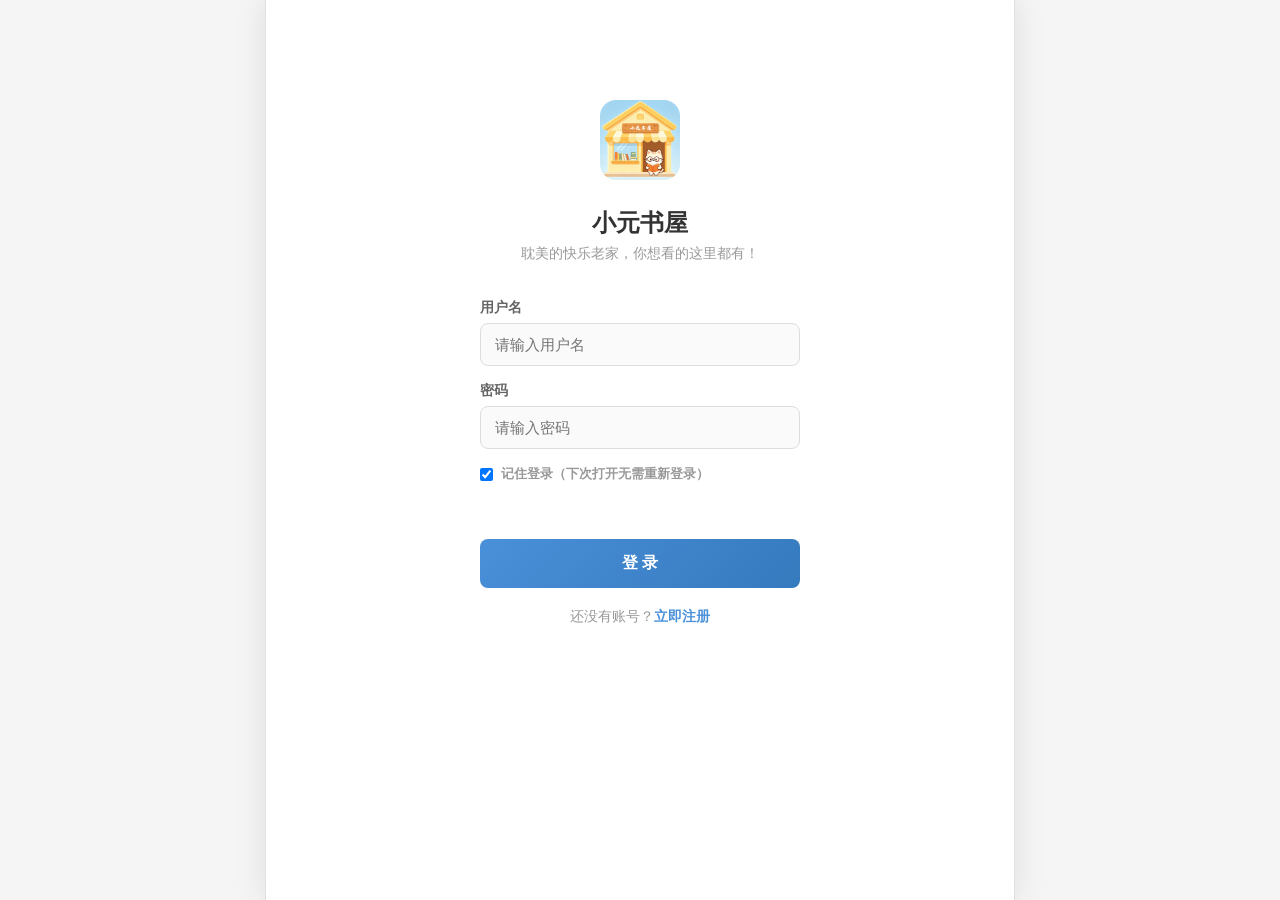
==== index.html @ ce2693f1 "Add files via upload" ====
<!DOCTYPE html>
<html lang="zh-CN">
<head>
<meta charset="UTF-8">
<meta name="viewport" content="width=device-width,initial-scale=1,maximum-scale=1,user-scalable=no">
<title>小元书屋 - 二哈和他的白猫师尊</title>
<link rel="icon" type="image/png" href="images/logo.png">
<link rel="stylesheet" href="css/style.css">
<!-- 纯本地存储，跨设备通过导入导出JSON同步 -->
</head>
<body>

<!-- ==================== 登录/注册页面 ==================== -->
<div id="view-auth" class="view active">
  <div class="auth-container">
    <div class="auth-logo"><img src="images/logo.png" alt="小元书屋" style="width:80px;height:80px;border-radius:16px;"></div>
    <h2 class="auth-app-name">小元书屋</h2>
    <p class="auth-subtitle">耽美的快乐老家，你想看的这里都有！</p>

    <!-- 登录表单 -->
    <div id="auth-login-form">
      <div class="form-group">
        <label>用户名</label>
        <input type="text" id="login-username" placeholder="请输入用户名" autocomplete="username">
      </div>
      <div class="form-group">
        <label>密码</label>
        <input type="password" id="login-password" placeholder="请输入密码" autocomplete="current-password">
      </div>
      <div class="form-group" style="display:flex;align-items:center;gap:8px;">
        <input type="checkbox" id="remember-me" checked style="width:auto;">
        <label for="remember-me" style="font-size:13px;color:#999;margin:0;">记住登录（下次打开无需重新登录）</label>
      </div>
      <div class="form-error" id="login-error"></div>
      <button class="btn-auth" id="btn-login">登 录</button>
      <p class="auth-switch">
        还没有账号？<span id="link-to-register">立即注册</span>
      </p>
    </div>

    <!-- 注册表单 -->
    <div id="auth-register-form" style="display:none">
      <div class="form-group">
        <label>用户名</label>
        <input type="text" id="reg-username" placeholder="设置用户名（至少2个字符）" autocomplete="off">
      </div>
      <div class="form-group">
        <label>密码</label>
        <input type="password" id="reg-password" placeholder="设置密码（至少4个字符）" autocomplete="new-password">
      </div>
      <div class="form-group">
        <label>确认密码</label>
        <input type="password" id="reg-password2" placeholder="再次输入密码">
      </div>
      <div class="form-error" id="reg-error"></div>
      <button class="btn-auth" id="btn-register">注 册</button>
      <p class="auth-switch">
        已有账号？<span id="link-to-login">返回登录</span>
      </p>
    </div>
  </div>
</div>

<!-- ==================== 顶部导航栏 ==================== -->
<nav id="top-nav" style="display:none">
  <div class="nav-title" id="nav-title"><img src="images/logo.png" style="width:24px;height:24px;border-radius:4px;vertical-align:middle;margin-right:6px;">小元书屋</div>
  <div class="nav-tabs" id="nav-tabs">
    <span class="nav-tab active" data-tab="bookstore">书店</span>
    <span class="nav-tab" data-tab="bookshelf">书架<span id="badge-bookshelf" class="badge" style="display:none">0</span></span>
  </div>
  <div class="nav-user" id="nav-user">
    <span id="nav-username"></span>
    <span id="nav-role" class="user-role"></span>
    <span id="btn-admin" class="admin-badge" style="display:none" title="管理面板">⚙️</span>
    <span id="btn-logout" class="logout-btn">退出</span>
  </div>
</nav>

<!-- ==================== 书店视图 ==================== -->
<div id="view-bookstore" class="view">
  <div class="search-bar">
    <input type="text" class="search-input" id="search-input" placeholder="搜索书名、作者..." autocomplete="off">
    <button class="search-btn" id="search-btn">搜索</button>
  </div>
  <div class="category-bar" id="category-bar">
    <span class="cat-tag active" data-cat="全部">全部</span>
    <span class="cat-tag" data-cat="仙侠">仙侠</span>
    <span class="cat-tag" data-cat="言情">言情</span>
    <span class="cat-tag" data-cat="玄幻">玄幻</span>
    <span class="cat-tag" data-cat="悬疑">悬疑</span>
    <span class="cat-tag" data-cat="科幻">科幻</span>
    <span class="cat-tag" data-cat="武侠">武侠</span>
  </div>
  <div class="book-list" id="book-list"></div>
  <div class="empty-state" id="bookstore-empty" style="display:none">
    <div class="empty-icon">📚</div>
    <div class="empty-text">没有找到相关书籍</div>
  </div>
</div>

<!-- ==================== 书籍详情视图 ==================== -->
<div id="view-detail" class="view">
  <div id="detail-content"></div>
</div>

<!-- ==================== 我的书架视图 ==================== -->
<div id="view-bookshelf" class="view">
  <div class="shelf-grid" id="shelf-grid"></div>
  <div class="empty-state" id="shelf-empty">
    <div class="empty-icon">📚</div>
    <div class="empty-text">还没有购买任何书籍</div>
    <button class="btn-primary" onclick="App.switchTab('bookstore')">去书店逛逛吧~</button>
  </div>
  <!-- 我的订单 -->
  <div class="section-title" id="my-orders-title" style="display:none">📋 我的订单</div>
  <div class="order-list" id="my-orders-list"></div>
</div>

<!-- ==================== 阅读器视图 ==================== -->
<div id="view-reader" class="view">
  <div id="reader-topbar" class="reader-topbar">
    <span class="reader-back" id="reader-back">← 返回</span>
    <span class="reader-title" id="reader-title"></span>
    <span class="reader-chapter" id="reader-chapter-name"></span>
  </div>
  <div id="reader-content" class="reader-content"></div>
  <div id="reader-bottombar" class="reader-bottombar">
    <button class="rbtn" id="btn-catalog">📑 目录</button>
    <button class="rbtn" id="btn-prev">◀ 上一章</button>
    <button class="rbtn" id="btn-next">下一章 ▶</button>
    <button class="rbtn" id="btn-font-minus">A-</button>
    <button class="rbtn" id="btn-font-plus">A+</button>
    <button class="rbtn" id="btn-night">🌙 夜间</button>
  </div>
  <div id="catalog-overlay" class="catalog-overlay">
    <div class="catalog-panel">
      <div class="catalog-header">
        <span>📑 目录</span>
        <span class="catalog-close" id="catalog-close">✕</span>
      </div>
      <div class="catalog-list" id="catalog-list"></div>
    </div>
  </div>
  <div id="reader-loading" class="reader-loading" style="display:none">加载中...</div>
</div>

<!-- ==================== 管理员面板 ==================== -->
<div id="view-admin" class="view">
  <div class="admin-header">
    <span class="admin-back" id="admin-back">← 返回</span>
    <h3>🔐 管理员面板</h3>
    <div class="admin-header-btns">
      <button class="btn-sm" id="btn-export" title="导出数据用于其他设备">📤 导出</button>
      <button class="btn-sm" id="btn-import" title="从其他设备导入数据">📥 导入</button>
    </div>
  </div>
  <div class="admin-stats">
    <div class="admin-stat">
      <div class="stat-num" id="stat-pending">0</div>
      <div class="stat-label">待审核</div>
    </div>
    <div class="admin-stat">
      <div class="stat-num" id="stat-total">0</div>
      <div class="stat-label">总订单</div>
    </div>
    <div class="admin-stat">
      <div class="stat-num" id="stat-revenue">¥0</div>
      <div class="stat-label">总收入</div>
    </div>
  </div>

  <div class="section-title">⏳ 待审核订单</div>
  <div id="admin-pending-list"></div>
  <div class="empty-state" id="admin-empty">
    <div class="empty-icon">✅</div>
    <div class="empty-text">没有待审核的订单</div>
  </div>

  <div class="section-title">📋 最近已处理</div>
  <div id="admin-processed-list"></div>

  <!-- 上传新书 -->
  <div class="section-title">📤 上传新书</div>
  <div class="settings-card" id="upload-section">
    <div class="upload-area" id="upload-area">
      <div class="upload-hint">📁 点击或拖拽 .txt 文件到此处</div>
      <div class="upload-sub">自动识别书名、作者、分类，无需手动填写</div>
      <input type="file" id="upload-file" accept=".txt" style="display:block;width:100%;height:100%;position:absolute;top:0;left:0;opacity:0;cursor:pointer;">
      <div id="upload-file-name" style="font-size:13px;color:#4A90D9;margin-top:8px;position:relative;z-index:1;"></div>
    </div>
    <div id="upload-preview" style="display:none;margin-top:12px;">
      <div class="upload-preview-card">
        <div class="up-row"><span class="up-label">书名</span><span class="up-value" id="up-title"></span></div>
        <div class="up-row"><span class="up-label">作者</span><span class="up-value" id="up-author"></span></div>
        <div class="up-row"><span class="up-label">分类</span><span class="up-value" id="up-category"></span></div>
        <div class="up-row"><span class="up-label">章节</span><span class="up-value" id="up-chapters"></span></div>
        <div class="up-row"><span class="up-label">字数</span><span class="up-value" id="up-words"></span></div>
        <div class="up-row"><span class="up-label">简介</span><span class="up-value" id="up-desc" style="font-size:12px;color:#666;line-height:1.6;"></span></div>
        <div class="up-actions">
          <button class="btn-reject" id="btn-cancel-upload">取消</button>
          <button class="btn-approve" id="btn-upload" style="flex:1;">✅ 确认上架 · ¥0.99</button>
        </div>
      </div>
    </div>
    <div id="upload-progress" style="display:none;margin:10px 0;">
      <div style="background:#eee;border-radius:10px;height:8px;">
        <div id="upload-bar" style="background:#4A90D9;height:8px;border-radius:10px;width:0%;transition:width .3s;"></div>
      </div>
      <div id="upload-status" style="font-size:13px;color:#999;text-align:center;margin-top:6px;"></div>
    </div>
    <div id="upload-error" class="form-error"></div>
    <div id="upload-result" style="display:none;margin-top:12px;padding:12px;background:#E8F5E9;border-radius:8px;font-size:14px;color:#2E7D32;"></div>
  </div>
</div>

<!-- ==================== 支付弹窗 ==================== -->
<div id="modal-payment" class="modal-overlay" style="display:none">
  <div class="modal-box">
    <div class="modal-close" id="modal-close">✕</div>
    <div id="payment-step-1">
      <h3 class="modal-title">确认支付</h3>
      <div class="pay-info">
        <div class="pay-book-title" id="pay-book-title"></div>
        <div class="pay-price">¥<span id="pay-price">0.99</span></div>
        <div class="pay-order-id">订单号：<span id="pay-order-id"></span></div>
      </div>
      <div class="qrcode-box">
        <img id="pay-qrcode" src="images/payment-qrcode.jpg" alt="收款码">
        <p class="qrcode-tip">📱 请使用微信或支付宝扫码支付</p>
      </div>
      <div class="verify-notice">
        ⚠️ 务必先付款后点击确认，方便管理员核对<br/>
        支付后需等待管理员确认（约1-10分钟）<br/>
        确认后书籍自动加入您的书架
      </div>
      <button class="btn-buy" id="btn-paid">
        💰 我已支付 ¥<span id="btn-paid-price">0.99</span>，等待管理员确认
      </button>
    </div>
    <div id="payment-step-2" style="display:none">
      <div class="pay-wait-icon">⏳</div>
      <h3 class="modal-title">已提交，等待审核</h3>
      <p class="pay-success-msg">
        管理员正在核对您的付款信息<br/>
        确认后书籍将自动加入书架<br/>
        <span style="color:#E67E22">⏱ 预计需要1-10分钟</span>
      </p>
      <button class="btn-shelf-go" id="btn-check-status">🔄 刷新状态</button>
      <button class="btn-shelf-go" style="margin-top:8px;background:#f0f0f0;color:#999" id="btn-close-pay">关闭</button>
    </div>
  </div>
</div>

<!-- 数据文件 -->
<script src="data/chapters/book-data.js"></script>

<!-- 应用脚本 -->
<script src="js/store.js"></script>
<script src="js/app.js"></script>
</body>
</html>
---- css/style.css ----
/* =============================================
   小元书屋 Web App - 移动端优先样式
   ============================================= */

* { margin:0; padding:0; box-sizing:border-box; }
html { font-size:16px; -webkit-tap-highlight-color:transparent; }
body {
  font-family:-apple-system,BlinkMacSystemFont,"PingFang SC","Segoe UI",sans-serif;
  background:#f5f5f5; color:#333; max-width:750px; margin:0 auto;
  min-height:100vh; overflow-x:hidden;
}

/* ===== 登录/注册页 ===== */
#view-auth { background:#fff; min-height:100vh; }
.auth-container { max-width:400px; margin:0 auto; padding:60px 30px; text-align:center; }
.auth-logo { font-size:64px; margin-bottom:12px; }
.auth-app-name { font-size:24px; color:#333; margin-bottom:6px; }
.auth-subtitle { font-size:14px; color:#999; margin-bottom:36px; }
.form-group { text-align:left; margin-bottom:16px; }
.form-group label { display:block; font-size:14px; color:#666; margin-bottom:6px; font-weight:bold; }
.form-group input {
  width:100%; padding:12px 14px; border:1px solid #ddd; border-radius:8px;
  font-size:15px; outline:none; background:#fafafa; transition:border .2s;
}
.form-group input:focus { border-color:#4A90D9; background:#fff; }
.form-error { color:#E74C3C; font-size:13px; margin-bottom:12px; min-height:20px; }
.btn-auth {
  width:100%; padding:14px; background:linear-gradient(135deg,#4A90D9,#357ABD);
  color:#fff; border:none; border-radius:8px; font-size:16px; font-weight:bold;
  cursor:pointer; margin-top:8px;
}
.btn-auth:active { opacity:.85; }
.auth-switch { margin-top:20px; font-size:14px; color:#999; }
.auth-switch span { color:#4A90D9; cursor:pointer; font-weight:bold; }

/* ===== 顶部导航 ===== */
#top-nav {
  position:sticky; top:0; z-index:100;
  background:linear-gradient(135deg,#4A90D9,#357ABD); color:#fff;
  padding:10px 14px; display:flex; align-items:center; justify-content:space-between;
  box-shadow:0 2px 8px rgba(0,0,0,.15);
}
.nav-title { font-size:17px; font-weight:bold; flex-shrink:0; }
.nav-tabs { display:flex; gap:4px; }
.nav-tab {
  padding:5px 14px; border-radius:16px; font-size:13px;
  cursor:pointer; opacity:.7; transition:all .2s; position:relative;
}
.nav-tab.active { opacity:1; background:rgba(255,255,255,.2); font-weight:bold; }
.badge {
  position:absolute; top:-7px; right:-10px;
  background:#E74C3C; color:#fff; font-size:10px;
  min-width:16px; height:16px; line-height:16px; text-align:center;
  border-radius:8px; padding:0 4px;
}
.nav-user { display:flex; align-items:center; gap:8px; flex-shrink:0; }
#nav-username { font-size:13px; max-width:60px; overflow:hidden; text-overflow:ellipsis; white-space:nowrap; }
.user-role { font-size:10px; background:rgba(255,255,255,.25); padding:2px 6px; border-radius:4px; }
.admin-badge { font-size:16px; cursor:pointer; }
.logout-btn { font-size:12px; opacity:.7; cursor:pointer; padding:4px 8px; }
.admin-header-btns { display:flex; gap:8px; }
.btn-sm {
  background:#f0f0f0; border:none; border-radius:6px; padding:6px 12px;
  font-size:13px; cursor:pointer;
}
.btn-sm:active { background:#ddd; }

/* ===== 视图切换 ===== */
.view { display:none; min-height:calc(100vh - 50px); padding-bottom:40px; }
.view.active { display:block; }

/* ===== 搜索栏 ===== */
.search-bar {
  display:flex; padding:12px 16px; background:#fff; gap:10px;
  position:sticky; top:50px; z-index:50;
}
.search-input {
  flex:1; padding:8px 16px; border:1px solid #e0e0e0; border-radius:20px;
  font-size:14px; outline:none; background:#f8f8f8;
}
.search-input:focus { border-color:#4A90D9; }
.search-btn {
  padding:8px 20px; background:#4A90D9; color:#fff; border:none;
  border-radius:20px; font-size:14px; cursor:pointer; white-space:nowrap;
}
.search-btn:active { background:#357ABD; }

/* ===== 分类栏 ===== */
.category-bar {
  display:flex; padding:10px 16px; background:#fff; gap:8px;
  overflow-x:auto; white-space:nowrap; border-bottom:1px solid #eee;
  -webkit-overflow-scrolling:touch;
}
.category-bar::-webkit-scrollbar { display:none; }
.cat-tag {
  padding:6px 18px; border-radius:20px; font-size:13px; color:#666;
  background:#f0f0f0; cursor:pointer; flex-shrink:0; transition:all .2s;
}
.cat-tag.active { background:#4A90D9; color:#fff; }

/* ===== 书籍列表 ===== */
.book-list { padding:12px 16px; }
.book-item {
  display:flex; background:#fff; border-radius:12px; padding:16px;
  margin-bottom:12px; cursor:pointer; box-shadow:0 1px 4px rgba(0,0,0,.04);
  transition:transform .15s;
}
.book-item:active { transform:scale(.98); }
.book-cover {
  width:90px; height:120px; border-radius:8px; flex-shrink:0;
  background:linear-gradient(135deg,#e0e0e0,#ccc);
  display:flex; align-items:center; justify-content:center; font-size:12px; color:#999;
}
.book-cover img { width:100%; height:100%; object-fit:cover; }
.book-info { flex:1; margin-left:14px; display:flex; flex-direction:column; justify-content:space-between; overflow:hidden; }
.book-title { font-size:17px; font-weight:bold; color:#333; white-space:nowrap; overflow:hidden; text-overflow:ellipsis; }
.book-author { font-size:13px; color:#999; margin:4px 0; }
.book-meta { display:flex; gap:10px; font-size:12px; color:#aaa; }
.book-cat { background:#eef4fb; color:#4A90D9; padding:2px 10px; border-radius:4px; font-size:11px; }
.book-price-row { display:flex; align-items:center; justify-content:space-between; }
.book-price { color:#E74C3C; font-size:22px; font-weight:bold; }
.book-sales { font-size:12px; color:#ccc; }

/* ===== 空状态 ===== */
.empty-state { text-align:center; padding:80px 20px; }
.empty-icon { font-size:60px; margin-bottom:14px; opacity:.5; }
.empty-text { font-size:15px; color:#999; }

/* ===== 详情页 ===== */
#detail-content { padding-bottom:80px; }
.detail-header {
  background:linear-gradient(135deg,#4A90D9,#357ABD); color:#fff;
  padding:30px 20px; display:flex;
}
.detail-cover {
  width:120px; height:165px; border-radius:10px; flex-shrink:0;
  background:rgba(255,255,255,.2); display:flex; align-items:center;
  justify-content:center; font-size:30px; box-shadow:0 4px 16px rgba(0,0,0,.2);
}
.detail-info { flex:1; margin-left:20px; display:flex; flex-direction:column; justify-content:center; }
.detail-title { font-size:22px; font-weight:bold; margin-bottom:6px; }
.detail-author { font-size:14px; opacity:.85; margin-bottom:8px; }
.detail-tags { display:flex; gap:8px; }
.detail-tag { background:rgba(255,255,255,.2); padding:2px 10px; border-radius:4px; font-size:12px; }
.detail-price-row { margin-top:10px; }
.detail-price { color:#FFD700; font-size:28px; font-weight:bold; }
.detail-section { background:#fff; margin:12px 16px; border-radius:12px; padding:20px; }
.detail-section h4 { font-size:16px; margin-bottom:12px; color:#333; }
.detail-desc { font-size:14px; color:#666; line-height:1.8; }
.chapter-preview-item {
  display:flex; align-items:center; padding:10px 0;
  border-bottom:1px solid #f5f5f5; font-size:14px;
}
.chapter-preview-item:last-child { border:none; }
.chap-idx { color:#999; width:40px; flex-shrink:0; }
.chap-title { flex:1; white-space:nowrap; overflow:hidden; text-overflow:ellipsis; }
.chap-words { color:#ccc; font-size:12px; flex-shrink:0; }
.chapter-locked { text-align:center; padding:14px; color:#999; font-size:13px; }
.detail-bottom {
  position:fixed; bottom:0; left:0; right:0; max-width:750px; margin:0 auto;
  background:#fff; padding:10px 16px; display:flex; align-items:center;
  justify-content:space-between; border-top:1px solid #eee;
  box-shadow:0 -2px 10px rgba(0,0,0,.05); z-index:90;
}
.detail-bottom .price-label { font-size:28px; font-weight:bold; color:#E74C3C; }
.detail-bottom .purchased-label { color:#27AE60; font-size:14px; }

/* ===== 通用按钮 ===== */
.btn-primary {
  background:#4A90D9; color:#fff; border:none; border-radius:8px;
  font-size:14px; padding:10px 24px; cursor:pointer;
}
.btn-primary:active { background:#357ABD; }
.btn-buy {
  background:linear-gradient(135deg,#E74C3C,#C0392B); color:#fff; border:none;
  border-radius:24px; padding:12px 32px; font-size:16px; font-weight:bold;
  cursor:pointer; display:block; width:100%; margin-top:16px;
}
.btn-buy:active { opacity:.85; }
.btn-read {
  background:linear-gradient(135deg,#4A90D9,#357ABD); color:#fff; border:none;
  border-radius:24px; padding:12px 32px; font-size:16px; font-weight:bold;
  cursor:pointer;
}

/* ===== 书架 ===== */
.shelf-grid { display:grid; grid-template-columns:repeat(3,1fr); gap:12px; padding:16px; }
.shelf-item { background:#fff; border-radius:10px; overflow:hidden; cursor:pointer; box-shadow:0 1px 4px rgba(0,0,0,.04); }
.shelf-item:active { transform:scale(.97); }
.shelf-cover-w { position:relative; padding-top:135%; background:#f0f0f0; }
.shelf-cover-w .cover-placeholder {
  position:absolute; top:0;left:0;width:100%;height:100%;
  display:flex;align-items:center;justify-content:center; font-size:24px;
  background:linear-gradient(135deg,#e8e8e8,#ddd);
}
.shelf-info { padding:8px 10px 10px; }
.shelf-title { font-size:13px; font-weight:bold; white-space:nowrap; overflow:hidden; text-overflow:ellipsis; }
.shelf-author { font-size:11px; color:#999; }
.shelf-progress { font-size:10px; color:#bbb; margin-top:2px; }
.shelf-progress-bar {
  position:absolute; bottom:0;left:0;right:0; height:3px; background:rgba(0,0,0,.1);
}
.shelf-progress-fill { height:100%; background:#4A90D9; }

/* ===== 订单列表（书架下） ===== */
.section-title { font-size:15px; font-weight:bold; color:#333; padding:20px 16px 8px; }
.order-list-item {
  background:#fff; margin:6px 16px; border-radius:10px; padding:14px 16px;
  display:flex; align-items:center; justify-content:space-between;
  box-shadow:0 1px 3px rgba(0,0,0,.03);
}
.order-list-item .ol-info { flex:1; }
.order-list-item .ol-book { font-size:14px; font-weight:bold; }
.order-list-item .ol-meta { font-size:12px; color:#999; margin-top:3px; }
.order-list-item .ol-status { font-size:12px; font-weight:bold; flex-shrink:0; }
.ol-status.pending { color:#E67E22; }
.ol-status.paid { color:#27AE60; }
.ol-status.rejected { color:#E74C3C; }

/* ===== 阅读器 ===== */
#view-reader { background:#f5f0e8; position:fixed; top:0;left:0;right:0;bottom:0; z-index:200; max-width:750px; margin:0 auto; display:none; flex-direction:column; }
#view-reader.active { display:flex; }
#view-reader.night { background:#1a1a1a; color:#999; }
.reader-topbar {
  display:flex; align-items:center; padding:10px 14px;
  background:rgba(245,240,232,.95); border-bottom:1px solid #e0d8c8;
  flex-shrink:0; font-size:13px;
}
#view-reader.night .reader-topbar { background:rgba(26,26,26,.95); border-color:#333; }
.reader-back { color:#4A90D9; cursor:pointer; flex-shrink:0; padding-right:12px; }
.reader-title { flex:1; text-align:center; font-weight:bold; font-size:14px; white-space:nowrap; overflow:hidden; text-overflow:ellipsis; }
.reader-chapter { font-size:12px; opacity:.6; flex-shrink:0; max-width:120px; white-space:nowrap; overflow:hidden; text-overflow:ellipsis; }
.reader-content { flex:1; overflow-y:auto; padding:20px 18px; -webkit-overflow-scrolling:touch; }
#view-reader.night .reader-content { color:#aaa; }
.reader-content .ch-title { text-align:center; font-size:20px; font-weight:bold; margin-bottom:24px; padding-bottom:16px; border-bottom:1px solid #d0c8b8; }
#view-reader.night .reader-content .ch-title { border-color:#333; }
.reader-content .ch-body { line-height:2; letter-spacing:.5px; }
.reader-content .ch-body p { text-indent:2em; margin-bottom:12px; }
.chapter-end { text-align:center; padding:40px 0; font-size:13px; opacity:.4; }
.reader-bottombar {
  display:flex; justify-content:space-around; padding:8px 0;
  background:rgba(245,240,232,.95); border-top:1px solid #e0d8c8; flex-shrink:0;
}
#view-reader.night .reader-bottombar { background:rgba(26,26,26,.95); border-color:#333; }
.rbtn { background:none; border:none; font-size:13px; color:#666; padding:6px 8px; cursor:pointer; border-radius:4px; }
#view-reader.night .rbtn { color:#888; }
.rbtn:active { background:rgba(0,0,0,.05); }

/* 目录抽屉 */
.catalog-overlay { position:fixed; top:0;left:0;right:0;bottom:0; background:rgba(0,0,0,.4); z-index:300; display:none; }
.catalog-overlay.show { display:block; }
.catalog-panel {
  position:absolute; left:0;top:0;bottom:0; width:75%; max-width:320px;
  background:#fff; display:flex; flex-direction:column; box-shadow:2px 0 16px rgba(0,0,0,.15);
}
.catalog-header { display:flex; justify-content:space-between; padding:16px; border-bottom:1px solid #eee; font-size:16px; font-weight:bold; }
.catalog-close { cursor:pointer; font-size:18px; color:#999; }
.catalog-list { flex:1; overflow-y:auto; padding:8px 0; }
.catalog-item { padding:12px 16px; border-bottom:1px solid #f5f5f5; cursor:pointer; display:flex; font-size:14px; }
.catalog-item:active { background:#f8f8f8; }
.catalog-item.current { color:#4A90D9; background:#eef4fb; }
.catalog-item .ci { width:36px; flex-shrink:0; color:inherit; }
.catalog-item .ct { flex:1; white-space:nowrap; overflow:hidden; text-overflow:ellipsis; }
.reader-loading { position:absolute; top:50%;left:50%;transform:translate(-50%,-50%); font-size:14px; color:#999; }

/* ===== 支付弹窗 ===== */
.modal-overlay {
  position:fixed; top:0;left:0;right:0;bottom:0; z-index:500;
  background:rgba(0,0,0,.5); display:flex; align-items:center; justify-content:center;
}
.modal-box {
  background:#fff; border-radius:16px; width:90%; max-width:400px;
  max-height:90vh; overflow-y:auto; padding:24px; position:relative;
}
.modal-close { position:absolute; top:12px; right:16px; font-size:20px; color:#999; cursor:pointer; }
.modal-title { text-align:center; font-size:18px; margin-bottom:16px; }
.pay-info { text-align:center; margin-bottom:16px; }
.pay-book-title { font-size:16px; font-weight:bold; margin-bottom:4px; }
.pay-price { font-size:32px; color:#E74C3C; font-weight:bold; margin:8px 0; }
.pay-order-id { font-size:12px; color:#ccc; }
.qrcode-box { text-align:center; margin:16px 0; }
.qrcode-box img { width:200px; height:200px; border:1px solid #eee; border-radius:8px; }
.qrcode-tip { font-size:13px; color:#999; margin-top:8px; }
.verify-notice {
  background:#FFF3E0; border-radius:8px; padding:12px; margin:12px 0;
  font-size:13px; color:#E65100; text-align:center; line-height:1.6;
}
.pay-wait-icon { font-size:56px; text-align:center; margin-bottom:12px; }
.pay-success-msg { text-align:center; color:#666; margin-bottom:16px; font-size:14px; line-height:1.8; }
.btn-read-now {
  width:100%; background:linear-gradient(135deg,#27AE60,#1E8449); color:#fff;
  border:none; border-radius:24px; padding:14px; font-size:16px; font-weight:bold;
  cursor:pointer; margin-bottom:10px;
}
.btn-read-now:active { opacity:.85; }
.btn-shelf-go {
  width:100%; background:#f5f5f5; color:#666; border:none;
  border-radius:24px; padding:12px; font-size:14px; cursor:pointer;
}

/* ===== 管理员面板 ===== */
.admin-header {
  display:flex; align-items:center; justify-content:space-between;
  padding:14px 16px; background:#fff; border-bottom:1px solid #eee;
}
.admin-header h3 { font-size:17px; }
.admin-back { color:#4A90D9; cursor:pointer; font-size:14px; }
.admin-stats {
  display:flex; background:linear-gradient(135deg,#2C3E50,#34495E); padding:24px 16px; color:#fff;
}
.admin-stat { flex:1; text-align:center; }
.stat-num { font-size:32px; font-weight:bold; }
.stat-label { font-size:12px; opacity:.7; margin-top:2px; }

.admin-order-item {
  background:#fff; margin:6px 16px; border-radius:10px; padding:16px;
  box-shadow:0 1px 3px rgba(0,0,0,.03);
}
.admin-order-item .ao-header { display:flex; justify-content:space-between; align-items:flex-start; margin-bottom:10px; }
.admin-order-item .ao-book { font-size:15px; font-weight:bold; }
.admin-order-item .ao-user { font-size:12px; color:#4A90D9; }
.admin-order-item .ao-meta { font-size:12px; color:#999; margin:4px 0; }
.admin-order-item .ao-actions { display:flex; gap:10px; margin-top:10px; }
.btn-approve {
  flex:1; background:#27AE60; color:#fff; border:none; border-radius:8px;
  padding:12px; font-size:14px; font-weight:bold; cursor:pointer;
}
.btn-approve:active { background:#1E8449; }
.btn-reject {
  flex:1; background:#f5f5f5; color:#999; border:none; border-radius:8px;
  padding:12px; font-size:14px; cursor:pointer;
}

#admin-empty { display:none; }

/* ===== 上传新书 ===== */
.upload-area {
  border:2px dashed #ddd; border-radius:12px; padding:30px; text-align:center;
  cursor:pointer; transition:border .2s; background:#fafafa;
  position:relative; overflow:hidden;
}
.upload-area:hover { border-color:#4A90D9; background:#f0f6ff; }
.upload-hint { font-size:14px; color:#999; }
.upload-tip { font-size:12px; color:#bbb; margin-top:6px; }
.upload-sub { font-size:12px; color:#bbb; margin-top:4px; }
.upload-preview-card { background:#f9f9f9; border-radius:10px; padding:16px; }
.up-row { display:flex; margin-bottom:8px; align-items:flex-start; }
.up-label { width:50px; font-size:13px; color:#999; flex-shrink:0; }
.up-value { font-size:14px; color:#333; font-weight:bold; flex:1; }
.up-actions { display:flex; gap:10px; margin-top:12px; padding-top:12px; border-top:1px solid #eee; }
.up-actions .btn-reject { flex-shrink:0; }

/* ===== 响应式：桌面端适配 ===== */
@media (min-width:768px) {
  body {
    box-shadow:0 0 30px rgba(0,0,0,.1);
    border-left:1px solid #e0e0e0;
    border-right:1px solid #e0e0e0;
  }
  .book-cover { width:100px; height:135px; }
  .detail-cover { width:140px; height:190px; }
  .detail-title { font-size:24px; }
  .shelf-grid { grid-template-columns:repeat(4,1fr); gap:16px; }
  .auth-container { padding:100px 40px; }
  .reader-content { padding:30px 40px; }
}
@media (min-width:1024px) {
  .shelf-grid { grid-template-columns:repeat(5,1fr); gap:20px; }
}
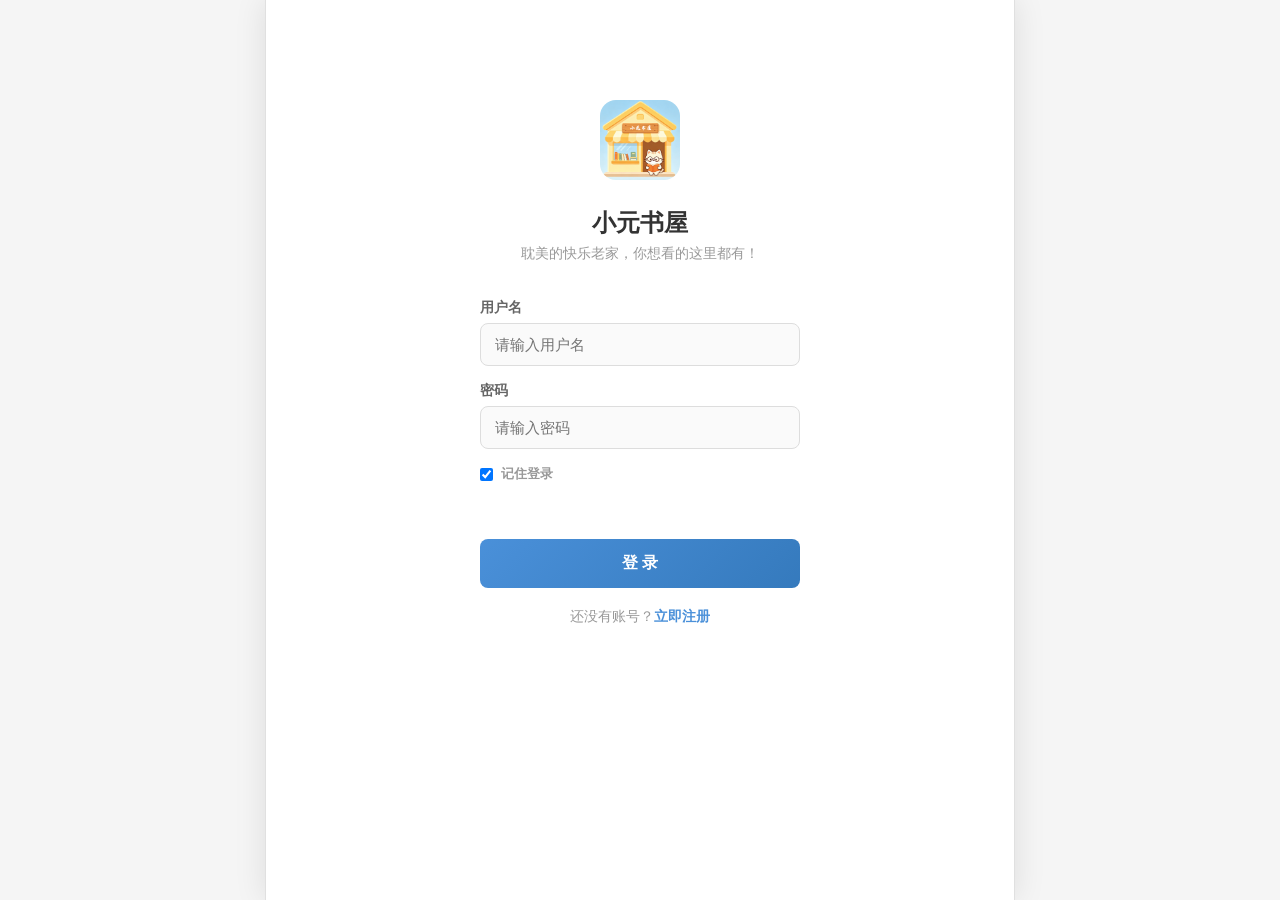
==== commit 0583bdb9: "Add files via upload" ====
--- a/index.html
+++ b/index.html
@@ -3,21 +3,18 @@
 <head>
 <meta charset="UTF-8">
 <meta name="viewport" content="width=device-width,initial-scale=1,maximum-scale=1,user-scalable=no">
-<title>小元书屋 - 二哈和他的白猫师尊</title>
+<title>小元书屋</title>
 <link rel="icon" type="image/png" href="images/logo.png">
-<link rel="stylesheet" href="css/style.css">
-<!-- 纯本地存储，跨设备通过导入导出JSON同步 -->
+<link rel="stylesheet" href="css/style.css?v=2">
 </head>
 <body>
 
-<!-- ==================== 登录/注册页面 ==================== -->
+<!-- 登录/注册页 -->
 <div id="view-auth" class="view active">
   <div class="auth-container">
     <div class="auth-logo"><img src="images/logo.png" alt="小元书屋" style="width:80px;height:80px;border-radius:16px;"></div>
     <h2 class="auth-app-name">小元书屋</h2>
     <p class="auth-subtitle">耽美的快乐老家，你想看的这里都有！</p>
-
-    <!-- 登录表单 -->
     <div id="auth-login-form">
       <div class="form-group">
         <label>用户名</label>
@@ -29,54 +26,38 @@
       </div>
       <div class="form-group" style="display:flex;align-items:center;gap:8px;">
         <input type="checkbox" id="remember-me" checked style="width:auto;">
-        <label for="remember-me" style="font-size:13px;color:#999;margin:0;">记住登录（下次打开无需重新登录）</label>
+        <label for="remember-me" style="font-size:13px;color:#999;margin:0;">记住登录</label>
       </div>
       <div class="form-error" id="login-error"></div>
       <button class="btn-auth" id="btn-login">登 录</button>
-      <p class="auth-switch">
-        还没有账号？<span id="link-to-register">立即注册</span>
-      </p>
+      <p class="auth-switch">还没有账号？<span id="link-to-register">立即注册</span></p>
     </div>
-
-    <!-- 注册表单 -->
     <div id="auth-register-form" style="display:none">
-      <div class="form-group">
-        <label>用户名</label>
-        <input type="text" id="reg-username" placeholder="设置用户名（至少2个字符）" autocomplete="off">
-      </div>
-      <div class="form-group">
-        <label>密码</label>
-        <input type="password" id="reg-password" placeholder="设置密码（至少4个字符）" autocomplete="new-password">
-      </div>
-      <div class="form-group">
-        <label>确认密码</label>
-        <input type="password" id="reg-password2" placeholder="再次输入密码">
-      </div>
+      <div class="form-group"><label>用户名</label><input type="text" id="reg-username" placeholder="设置用户名" autocomplete="off"></div>
+      <div class="form-group"><label>密码</label><input type="password" id="reg-password" placeholder="设置密码" autocomplete="new-password"></div>
+      <div class="form-group"><label>确认密码</label><input type="password" id="reg-password2" placeholder="再次输入密码"></div>
       <div class="form-error" id="reg-error"></div>
       <button class="btn-auth" id="btn-register">注 册</button>
-      <p class="auth-switch">
-        已有账号？<span id="link-to-login">返回登录</span>
-      </p>
+      <p class="auth-switch">已有账号？<span id="link-to-login">返回登录</span></p>
     </div>
   </div>
 </div>
 
-<!-- ==================== 顶部导航栏 ==================== -->
+<!-- 顶部导航 -->
 <nav id="top-nav" style="display:none">
   <div class="nav-title" id="nav-title"><img src="images/logo.png" style="width:24px;height:24px;border-radius:4px;vertical-align:middle;margin-right:6px;">小元书屋</div>
   <div class="nav-tabs" id="nav-tabs">
     <span class="nav-tab active" data-tab="bookstore">书店</span>
     <span class="nav-tab" data-tab="bookshelf">书架<span id="badge-bookshelf" class="badge" style="display:none">0</span></span>
   </div>
-  <div class="nav-user" id="nav-user">
-    <span id="nav-username"></span>
-    <span id="nav-role" class="user-role"></span>
-    <span id="btn-admin" class="admin-badge" style="display:none" title="管理面板">⚙️</span>
+  <div class="nav-user">
+    <span id="nav-username"></span><span id="nav-role" class="user-role"></span>
+    <span id="btn-admin" class="admin-badge" style="display:none">⚙️</span>
     <span id="btn-logout" class="logout-btn">退出</span>
   </div>
 </nav>
 
-<!-- ==================== 书店视图 ==================== -->
+<!-- 书店 -->
 <div id="view-bookstore" class="view">
   <div class="search-bar">
     <input type="text" class="search-input" id="search-input" placeholder="搜索书名、作者..." autocomplete="off">
@@ -84,39 +65,26 @@
   </div>
   <div class="category-bar" id="category-bar">
     <span class="cat-tag active" data-cat="全部">全部</span>
-    <span class="cat-tag" data-cat="仙侠">仙侠</span>
-    <span class="cat-tag" data-cat="言情">言情</span>
-    <span class="cat-tag" data-cat="玄幻">玄幻</span>
-    <span class="cat-tag" data-cat="悬疑">悬疑</span>
-    <span class="cat-tag" data-cat="科幻">科幻</span>
-    <span class="cat-tag" data-cat="武侠">武侠</span>
   </div>
   <div class="book-list" id="book-list"></div>
-  <div class="empty-state" id="bookstore-empty" style="display:none">
-    <div class="empty-icon">📚</div>
-    <div class="empty-text">没有找到相关书籍</div>
-  </div>
+  <div class="empty-state" id="bookstore-empty" style="display:none"><div class="empty-icon">📚</div><div class="empty-text">没有找到相关书籍</div></div>
 </div>
 
-<!-- ==================== 书籍详情视图 ==================== -->
-<div id="view-detail" class="view">
-  <div id="detail-content"></div>
-</div>
+<!-- 书籍详情 -->
+<div id="view-detail" class="view"><div id="detail-content"></div></div>
 
-<!-- ==================== 我的书架视图 ==================== -->
+<!-- 书架 -->
 <div id="view-bookshelf" class="view">
   <div class="shelf-grid" id="shelf-grid"></div>
   <div class="empty-state" id="shelf-empty">
-    <div class="empty-icon">📚</div>
-    <div class="empty-text">还没有购买任何书籍</div>
+    <div class="empty-icon">📚</div><div class="empty-text">还没有购买任何书籍</div>
     <button class="btn-primary" onclick="App.switchTab('bookstore')">去书店逛逛吧~</button>
   </div>
-  <!-- 我的订单 -->
   <div class="section-title" id="my-orders-title" style="display:none">📋 我的订单</div>
   <div class="order-list" id="my-orders-list"></div>
 </div>
 
-<!-- ==================== 阅读器视图 ==================== -->
+<!-- 阅读器 -->
 <div id="view-reader" class="view">
   <div id="reader-topbar" class="reader-topbar">
     <span class="reader-back" id="reader-back">← 返回</span>
@@ -134,86 +102,36 @@
   </div>
   <div id="catalog-overlay" class="catalog-overlay">
     <div class="catalog-panel">
-      <div class="catalog-header">
-        <span>📑 目录</span>
-        <span class="catalog-close" id="catalog-close">✕</span>
-      </div>
+      <div class="catalog-header"><span>📑 目录</span><span class="catalog-close" id="catalog-close">✕</span></div>
       <div class="catalog-list" id="catalog-list"></div>
     </div>
   </div>
   <div id="reader-loading" class="reader-loading" style="display:none">加载中...</div>
 </div>
 
-<!-- ==================== 管理员面板 ==================== -->
+<!-- 管理员面板 -->
 <div id="view-admin" class="view">
   <div class="admin-header">
     <span class="admin-back" id="admin-back">← 返回</span>
     <h3>🔐 管理员面板</h3>
     <div class="admin-header-btns">
-      <button class="btn-sm" id="btn-export" title="导出数据用于其他设备">📤 导出</button>
-      <button class="btn-sm" id="btn-import" title="从其他设备导入数据">📥 导入</button>
+      <button class="btn-sm" id="btn-export">📤 导出</button>
+      <button class="btn-sm" id="btn-import">📥 导入</button>
     </div>
   </div>
   <div class="admin-stats">
-    <div class="admin-stat">
-      <div class="stat-num" id="stat-pending">0</div>
-      <div class="stat-label">待审核</div>
-    </div>
-    <div class="admin-stat">
-      <div class="stat-num" id="stat-total">0</div>
-      <div class="stat-label">总订单</div>
-    </div>
-    <div class="admin-stat">
-      <div class="stat-num" id="stat-revenue">¥0</div>
-      <div class="stat-label">总收入</div>
-    </div>
+    <div class="admin-stat"><div class="stat-num" id="stat-pending">0</div><div class="stat-label">待审核</div></div>
+    <div class="admin-stat"><div class="stat-num" id="stat-total">0</div><div class="stat-label">总订单</div></div>
+    <div class="admin-stat"><div class="stat-num" id="stat-revenue">¥0</div><div class="stat-label">总收入</div></div>
   </div>
-
   <div class="section-title">⏳ 待审核订单</div>
   <div id="admin-pending-list"></div>
-  <div class="empty-state" id="admin-empty">
-    <div class="empty-icon">✅</div>
-    <div class="empty-text">没有待审核的订单</div>
-  </div>
-
-  <div class="section-title">📋 最近已处理</div>
+  <div class="empty-state" id="admin-empty" style="display:none"><div class="empty-icon">✅</div><div class="empty-text">没有待审核的订单</div></div>
+  <div class="section-title">📋 已审核订单</div>
   <div id="admin-processed-list"></div>
-
-  <!-- 上传新书 -->
-  <div class="section-title">📤 上传新书</div>
-  <div class="settings-card" id="upload-section">
-    <div class="upload-area" id="upload-area">
-      <div class="upload-hint">📁 点击或拖拽 .txt 文件到此处</div>
-      <div class="upload-sub">自动识别书名、作者、分类，无需手动填写</div>
-      <input type="file" id="upload-file" accept=".txt" style="display:block;width:100%;height:100%;position:absolute;top:0;left:0;opacity:0;cursor:pointer;">
-      <div id="upload-file-name" style="font-size:13px;color:#4A90D9;margin-top:8px;position:relative;z-index:1;"></div>
-    </div>
-    <div id="upload-preview" style="display:none;margin-top:12px;">
-      <div class="upload-preview-card">
-        <div class="up-row"><span class="up-label">书名</span><span class="up-value" id="up-title"></span></div>
-        <div class="up-row"><span class="up-label">作者</span><span class="up-value" id="up-author"></span></div>
-        <div class="up-row"><span class="up-label">分类</span><span class="up-value" id="up-category"></span></div>
-        <div class="up-row"><span class="up-label">章节</span><span class="up-value" id="up-chapters"></span></div>
-        <div class="up-row"><span class="up-label">字数</span><span class="up-value" id="up-words"></span></div>
-        <div class="up-row"><span class="up-label">简介</span><span class="up-value" id="up-desc" style="font-size:12px;color:#666;line-height:1.6;"></span></div>
-        <div class="up-actions">
-          <button class="btn-reject" id="btn-cancel-upload">取消</button>
-          <button class="btn-approve" id="btn-upload" style="flex:1;">✅ 确认上架 · ¥0.99</button>
-        </div>
-      </div>
-    </div>
-    <div id="upload-progress" style="display:none;margin:10px 0;">
-      <div style="background:#eee;border-radius:10px;height:8px;">
-        <div id="upload-bar" style="background:#4A90D9;height:8px;border-radius:10px;width:0%;transition:width .3s;"></div>
-      </div>
-      <div id="upload-status" style="font-size:13px;color:#999;text-align:center;margin-top:6px;"></div>
-    </div>
-    <div id="upload-error" class="form-error"></div>
-    <div id="upload-result" style="display:none;margin-top:12px;padding:12px;background:#E8F5E9;border-radius:8px;font-size:14px;color:#2E7D32;"></div>
-  </div>
 </div>
 
-<!-- ==================== 支付弹窗 ==================== -->
+<!-- 支付弹窗 -->
 <div id="modal-payment" class="modal-overlay" style="display:none">
   <div class="modal-box">
     <div class="modal-close" id="modal-close">✕</div>
@@ -224,38 +142,30 @@
         <div class="pay-price">¥<span id="pay-price">0.99</span></div>
         <div class="pay-order-id">订单号：<span id="pay-order-id"></span></div>
       </div>
-      <div class="qrcode-box">
-        <img id="pay-qrcode" src="images/payment-qrcode.jpg" alt="收款码">
-        <p class="qrcode-tip">📱 请使用微信或支付宝扫码支付</p>
-      </div>
-      <div class="verify-notice">
-        ⚠️ 务必先付款后点击确认，方便管理员核对<br/>
-        支付后需等待管理员确认（约1-10分钟）<br/>
-        确认后书籍自动加入您的书架
-      </div>
-      <button class="btn-buy" id="btn-paid">
-        💰 我已支付 ¥<span id="btn-paid-price">0.99</span>，等待管理员确认
-      </button>
+      <div class="qrcode-box"><img id="pay-qrcode" src="images/payment-qrcode.jpg" alt="收款码"><p class="qrcode-tip">📱 请使用微信或支付宝扫码支付</p></div>
+      <div class="verify-notice">⚠️ 务必先付款后点击确认，方便管理员核对<br/>支付后需等待管理员确认（约1-10分钟）</div>
+      <button class="btn-buy" id="btn-paid">💰 我已支付 ¥<span id="btn-paid-price">0.99</span>，等待管理员确认</button>
     </div>
     <div id="payment-step-2" style="display:none">
       <div class="pay-wait-icon">⏳</div>
       <h3 class="modal-title">已提交，等待审核</h3>
-      <p class="pay-success-msg">
-        管理员正在核对您的付款信息<br/>
-        确认后书籍将自动加入书架<br/>
-        <span style="color:#E67E22">⏱ 预计需要1-10分钟</span>
-      </p>
+      <p class="pay-success-msg">管理员正在核对您的付款信息<br/>确认后书籍将自动加入书架<br/><span style="color:#E67E22">⏱ 预计需要1-10分钟</span></p>
       <button class="btn-shelf-go" id="btn-check-status">🔄 刷新状态</button>
       <button class="btn-shelf-go" style="margin-top:8px;background:#f0f0f0;color:#999" id="btn-close-pay">关闭</button>
     </div>
   </div>
 </div>
 
-<!-- 数据文件 -->
-<script src="data/chapters/book-data.js"></script>
-
-<!-- 应用脚本 -->
-<script src="js/store.js"></script>
-<script src="js/app.js"></script>
+<!-- 核心脚本（同步加载） -->
+<script src="data/chapters/book-data.js?v=5"></script>
+<script src="js/store.js?v=5"></script>
+<script src="js/app.js?v=4"></script>
+<!-- 章节大文件延后加载 -->
+<script>
+(function(){
+  var f=['chapters_book_2.js?v=2','chapters_book_3.js?v=2','chapters_book_4.js?v=2'];
+  f.forEach(function(n){var s=document.createElement('script');s.src='data/chapters/'+n;s.async=true;document.body.appendChild(s);});
+})();
+</script>
 </body>
 </html>
